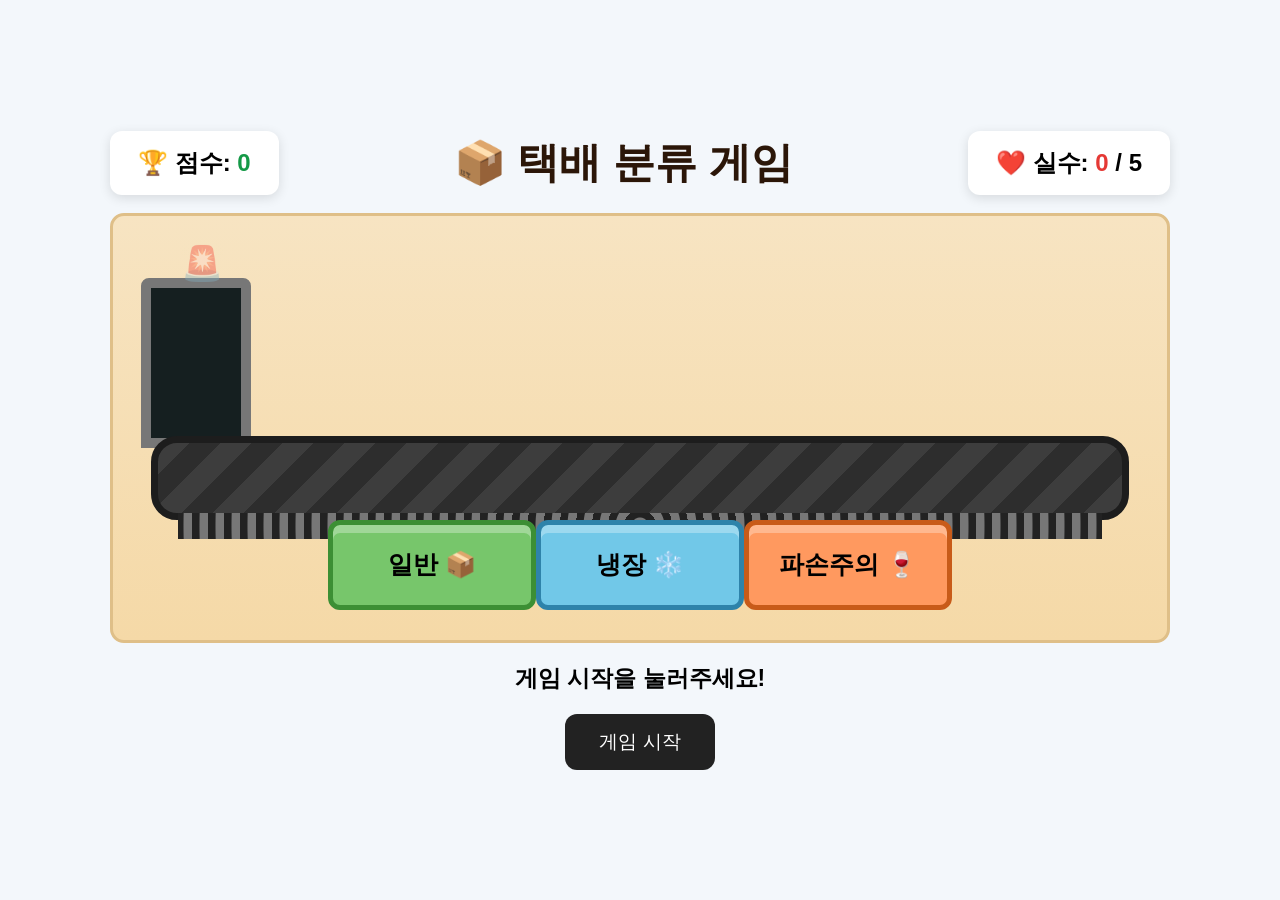
==== index.html @ e2651a2e "속도 증가/경고등/연속정답 콤보 시스템/분류함으로 떨어지는 애니메이션/게임 오버 화면 추가" ====
<!DOCTYPE html>
<html lang="ko">
<head>
  <meta charset="UTF-8" />
  <meta name="viewport" content="width=device-width, initial-scale=1.0" />
  <title>택배 분류 게임</title>
  <link rel="stylesheet" href="style.css" />
</head>
<body>
  <main class="game" id="game">
    <header class="top-bar">
      <div class="status-card">🏆 점수: <span id="score">0</span></div>
      <h1>📦 택배 분류 게임</h1>
      <div class="status-card">❤️ 실수: <span id="mistakes">0</span> / 5</div>
    </header>

    <section class="warehouse" id="warehouse">
      <div class="combo" id="combo">COMBO x2</div>
      <div class="warning" id="warning">🚨 위험! 빨리 분류하세요!</div>

      <div class="machine">
        <div class="alarm" id="alarm">🚨</div>
        <div class="door"></div>
      </div>

      <div class="conveyor">
        <div id="box" class="box">
          <div id="boxLabel" class="box-label">일반</div>
        </div>
      </div>

      <div class="bins">
        <button class="bin green" data-type="일반">일반 📦</button>
        <button class="bin blue" data-type="냉장">냉장 ❄️</button>
        <button class="bin orange" data-type="파손주의">파손주의 🍷</button>
      </div>
    </section>

    <p id="message">게임 시작을 눌러주세요!</p>
    <button id="startBtn">게임 시작</button>
  </main>

  <script src="script.js"></script>
</body>
</html>
---- style.css ----
* {
  box-sizing: border-box;
}

body {
  margin: 0;
  min-height: 100vh;
  font-family: Arial, sans-serif;
  background: #f3f7fb;
  display: flex;
  justify-content: center;
  align-items: center;
}

.game {
  width: 1100px;
  padding: 20px;
}

.top-bar {
  display: flex;
  justify-content: space-between;
  align-items: center;
  margin-bottom: 18px;
}

h1 {
  margin: 0;
  font-size: 42px;
  color: #2b1608;
}

.status-card {
  background: white;
  padding: 16px 28px;
  border-radius: 12px;
  font-size: 24px;
  font-weight: bold;
  box-shadow: 0 3px 12px rgba(0, 0, 0, 0.12);
}

#score {
  color: #159947;
}

#mistakes {
  color: #e53935;
}

.warehouse {
  position: relative;
  height: 430px;
  overflow: hidden;
  border-radius: 14px;
  background: linear-gradient(#f7e4c2, #f5d9a7);
  border: 3px solid #dfbf88;
}

.warehouse.gameover-flash {
  animation: gameoverFlash 0.18s 8;
}

.machine {
  position: absolute;
  left: 28px;
  top: 62px;
  width: 140px;
  height: 185px;
}

.alarm {
  position: absolute;
  top: -35px;
  left: 40px;
  font-size: 34px;
  z-index: 3;
  opacity: 0.4;
}

.alarm.active {
  opacity: 1;
  animation: alarmBlink 0.25s infinite;
}

.door {
  position: absolute;
  width: 110px;
  height: 170px;
  background: #151f20;
  border: 10px solid #777;
  border-radius: 8px 8px 0 0;
}

.conveyor {
  position: absolute;
  left: 38px;
  right: 38px;
  top: 220px;
  height: 84px;
  background: repeating-linear-gradient(
    135deg,
    #3d3d3d 0,
    #3d3d3d 22px,
    #2d2d2d 22px,
    #2d2d2d 44px
  );
  border: 7px solid #1d1d1d;
  border-radius: 26px;
}

.conveyor::after {
  content: "";
  position: absolute;
  left: 20px;
  right: 20px;
  bottom: -26px;
  height: 26px;
  background: repeating-radial-gradient(circle, #777 0 8px, #222 9px 16px);
}

.box {
  position: absolute;
  left: 0;
  top: -120px;
  width: 150px;
  height: 105px;
  background: #d99645;
  border: 5px solid #8a5526;
  border-radius: 10px;
  display: none;
  justify-content: center;
  align-items: center;
  transition: top 0.35s ease, transform 0.35s ease;
  z-index: 5;
}

.box::before {
  content: "📦";
  position: absolute;
  top: -24px;
  left: -14px;
  font-size: 34px;
}

.box-label {
  background: white;
  padding: 10px 22px;
  border-radius: 8px;
  font-size: 25px;
  font-weight: bold;
}

.box.drop {
  animation: boxDrop 0.55s ease forwards;
}

.bins {
  position: absolute;
  left: 215px;
  right: 215px;
  bottom: 30px;
  display: flex;
  justify-content: space-between;
}

.bin {
  width: 220px;
  height: 90px;
  border-radius: 12px;
  border: 5px solid;
  font-size: 25px;
  font-weight: bold;
  cursor: pointer;
  box-shadow: inset 0 8px 0 rgba(255,255,255,0.3);
}

.green {
  background: #77c66b;
  border-color: #3c8f34;
}

.blue {
  background: #71c8e8;
  border-color: #2e83aa;
}

.orange {
  background: #ff995f;
  border-color: #c85b19;
}

.bin.correct {
  animation: correct 0.35s;
}

.bin.wrong {
  animation: wrong 0.35s;
}

.warning {
  position: absolute;
  top: 18px;
  left: 50%;
  transform: translateX(-50%);
  background: #ff3b30;
  color: white;
  padding: 10px 24px;
  border-radius: 999px;
  font-size: 20px;
  font-weight: bold;
  display: none;
  z-index: 10;
}

.warning.show {
  display: block;
  animation: warningPulse 0.35s infinite;
}

.combo {
  position: absolute;
  top: 82px;
  left: 50%;
  transform: translateX(-50%);
  font-size: 42px;
  font-weight: 900;
  color: #ff7b00;
  text-shadow: 3px 3px white;
  display: none;
  z-index: 10;
}

.combo.show {
  display: block;
  animation: comboPop 0.65s ease;
}

#message {
  text-align: center;
  font-size: 23px;
  font-weight: bold;
  margin: 20px 0;
}

#startBtn {
  display: block;
  margin: 0 auto;
  padding: 15px 34px;
  border: none;
  border-radius: 12px;
  background: #222;
  color: white;
  font-size: 19px;
  cursor: pointer;
}

@keyframes correct {
  50% {
    transform: scale(1.14);
  }
}

@keyframes wrong {
  25% {
    transform: translateX(-10px);
  }
  50% {
    transform: translateX(10px);
  }
  75% {
    transform: translateX(-10px);
  }
}

@keyframes alarmBlink {
  50% {
    transform: scale(1.25);
    filter: brightness(1.6);
  }
}

@keyframes warningPulse {
  50% {
    transform: translateX(-50%) scale(1.08);
  }
}

@keyframes comboPop {
  0% {
    opacity: 0;
    transform: translateX(-50%) scale(0.4);
  }
  50% {
    opacity: 1;
    transform: translateX(-50%) scale(1.25);
  }
  100% {
    opacity: 0;
    transform: translateX(-50%) scale(1);
  }
}

@keyframes boxDrop {
  0% {
    transform: rotate(0deg) scale(1);
  }
  100% {
    transform: rotate(18deg) scale(0.7);
  }
}

@keyframes gameoverFlash {
  50% {
    background: #ff4d4d;
  }
}
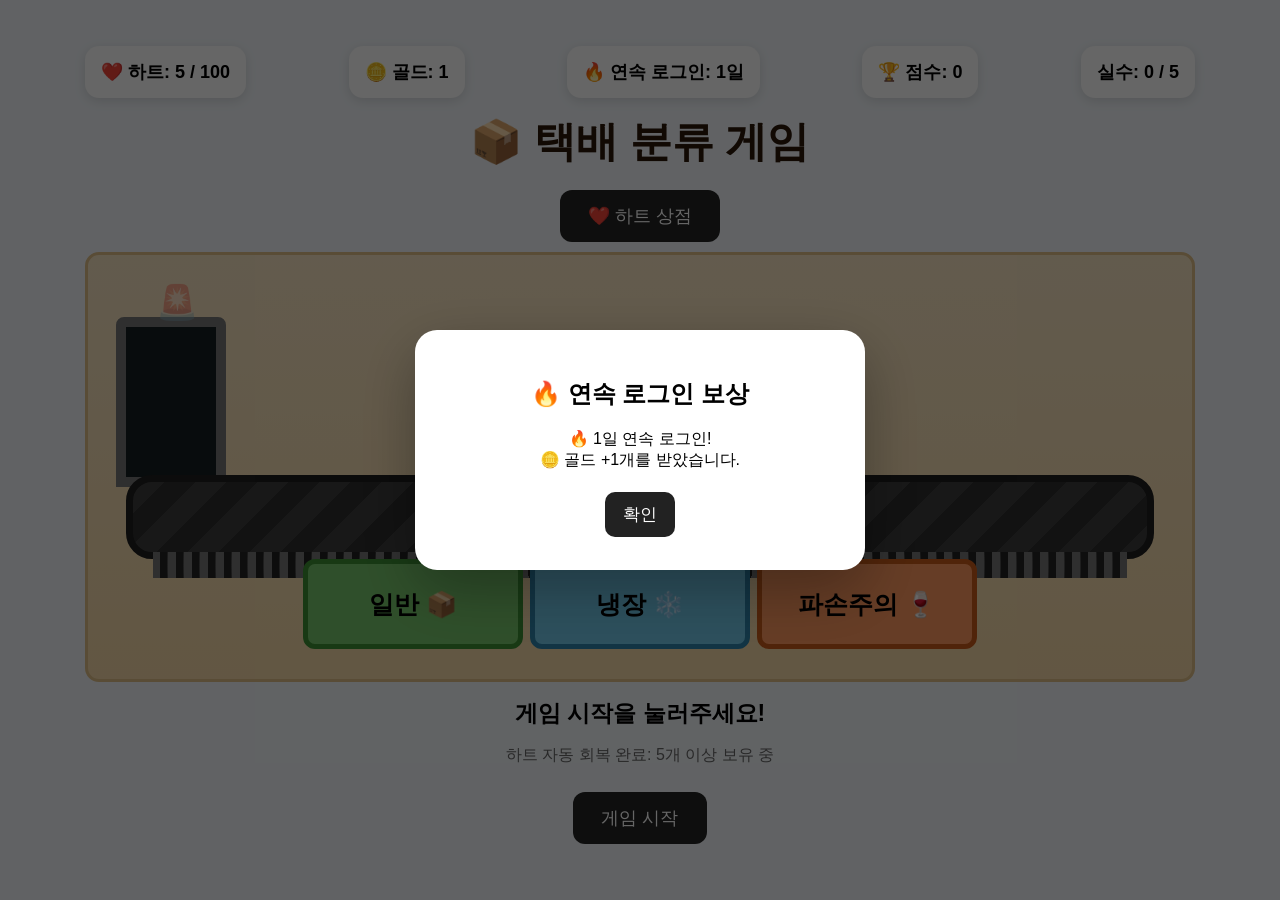
==== commit d6240690: "재플레이 동기 추가(하트/상점)" ====
--- a/index.html
+++ b/index.html
@@ -7,15 +7,22 @@
   <link rel="stylesheet" href="style.css" />
 </head>
 <body>
-  <main class="game" id="game">
+  <main class="game">
     <header class="top-bar">
+      <div class="status-card">❤️ 하트: <span id="hearts">5</span> / 100</div>
+      <div class="status-card">🪙 골드: <span id="gold">0</span></div>
+      <div class="status-card">🔥 연속 로그인: <span id="loginStreak">0</span>일</div>
       <div class="status-card">🏆 점수: <span id="score">0</span></div>
-      <h1>📦 택배 분류 게임</h1>
-      <div class="status-card">❤️ 실수: <span id="mistakes">0</span> / 5</div>
+      <div class="status-card">실수: <span id="mistakes">0</span> / 5</div>
     </header>
 
+    <h1>📦 택배 분류 게임</h1>
+
+    <button id="shopBtn">❤️ 하트 상점</button>
+
     <section class="warehouse" id="warehouse">
-      <div class="combo" id="combo">COMBO x2</div>
+      <div class="combo" id="combo">COMBO</div>
+      <div class="speed-bonus" id="speedBonus">⚡ 빠른 분류 +1점!</div>
       <div class="warning" id="warning">🚨 위험! 빨리 분류하세요!</div>
 
       <div class="machine">
@@ -37,8 +44,49 @@
     </section>
 
     <p id="message">게임 시작을 눌러주세요!</p>
+    <p id="regenText">하트 자동 회복 대기중</p>
     <button id="startBtn">게임 시작</button>
   </main>
+
+  <div id="loginRewardModal" class="modal">
+    <div class="modal-content">
+      <h2>🔥 연속 로그인 보상</h2>
+      <p id="loginRewardText"></p>
+      <button id="closeLoginRewardBtn">확인</button>
+    </div>
+  </div>
+
+  <div id="shopModal" class="modal">
+    <div class="modal-content">
+      <h2>❤️ 하트 상점</h2>
+      <p>하트 1개당 골드 5개가 필요합니다.</p>
+
+      <div class="shop-items">
+        <button class="shop-item" data-heart="1">❤️ x1<br />5골드</button>
+        <button class="shop-item" data-heart="3">❤️ x3<br />15골드</button>
+        <button class="shop-item" data-heart="5">❤️ x5<br />25골드</button>
+        <button class="shop-item" data-heart="10">❤️ x10<br />50골드</button>
+      </div>
+
+      <button id="closeShopBtn">닫기</button>
+    </div>
+  </div>
+
+  <div id="rankingModal" class="modal">
+    <div class="modal-content">
+      <h2>🏆 게임 종료</h2>
+      <p>최종 점수: <strong id="finalScore">0</strong>점</p>
+      <p id="goldRewardText"></p>
+
+      <input type="text" id="nickname" maxlength="10" placeholder="닉네임 입력" />
+
+      <button id="saveScoreBtn">점수 등록</button>
+      <button id="restartBtn">🎮 다시 플레이</button>
+
+      <h3>랭킹 TOP 10</h3>
+      <ol id="rankingList"></ol>
+    </div>
+  </div>
 
   <script src="script.js"></script>
 </body>
--- a/style.css
+++ b/style.css
@@ -13,38 +13,43 @@
 }
 
 .game {
-  width: 1100px;
+  width: 1150px;
   padding: 20px;
+  text-align: center;
 }
 
 .top-bar {
   display: flex;
   justify-content: space-between;
-  align-items: center;
-  margin-bottom: 18px;
+  gap: 8px;
+  margin-bottom: 16px;
+}
+
+.status-card {
+  background: white;
+  padding: 14px 16px;
+  border-radius: 14px;
+  font-size: 18px;
+  font-weight: bold;
+  box-shadow: 0 3px 12px rgba(0,0,0,0.12);
 }
 
 h1 {
-  margin: 0;
+  margin: 10px 0;
   font-size: 42px;
   color: #2b1608;
 }
 
-.status-card {
-  background: white;
-  padding: 16px 28px;
+#shopBtn,
+#startBtn {
+  padding: 14px 28px;
+  margin: 10px;
+  border: none;
   border-radius: 12px;
-  font-size: 24px;
-  font-weight: bold;
-  box-shadow: 0 3px 12px rgba(0, 0, 0, 0.12);
-}
-
-#score {
-  color: #159947;
-}
-
-#mistakes {
-  color: #e53935;
+  background: #222;
+  color: white;
+  font-size: 18px;
+  cursor: pointer;
 }
 
 .warehouse {
@@ -73,8 +78,8 @@
   top: -35px;
   left: 40px;
   font-size: 34px;
+  opacity: 0.4;
   z-index: 3;
-  opacity: 0.4;
 }
 
 .alarm.active {
@@ -171,7 +176,6 @@
   font-size: 25px;
   font-weight: bold;
   cursor: pointer;
-  box-shadow: inset 0 8px 0 rgba(255,255,255,0.3);
 }
 
 .green {
@@ -217,41 +221,111 @@
   animation: warningPulse 0.35s infinite;
 }
 
-.combo {
-  position: absolute;
-  top: 82px;
+.combo,
+.speed-bonus {
+  position: absolute;
   left: 50%;
   transform: translateX(-50%);
-  font-size: 42px;
   font-weight: 900;
-  color: #ff7b00;
-  text-shadow: 3px 3px white;
   display: none;
   z-index: 10;
-}
-
-.combo.show {
+  text-shadow: 3px 3px white;
+}
+
+.combo {
+  top: 82px;
+  font-size: 42px;
+  color: #ff7b00;
+}
+
+.speed-bonus {
+  top: 135px;
+  font-size: 34px;
+  color: #00a6ff;
+}
+
+.combo.show,
+.speed-bonus.show {
   display: block;
-  animation: comboPop 0.65s ease;
+  animation: popFade 0.85s ease;
 }
 
 #message {
+  font-size: 23px;
+  font-weight: bold;
+  margin: 16px 0 6px;
+}
+
+#regenText {
+  font-size: 16px;
+  color: #666;
+}
+
+.modal {
+  position: fixed;
+  inset: 0;
+  background: rgba(0,0,0,0.6);
+  display: none;
+  justify-content: center;
+  align-items: center;
+  z-index: 999;
+}
+
+.modal-content {
+  width: 450px;
+  background: white;
+  padding: 28px;
+  border-radius: 22px;
   text-align: center;
-  font-size: 23px;
-  font-weight: bold;
+  box-shadow: 0 20px 60px rgba(0,0,0,0.3);
+}
+
+.modal-content input {
+  width: 100%;
+  padding: 13px;
+  font-size: 18px;
+  margin-bottom: 12px;
+  border: 2px solid #ddd;
+  border-radius: 10px;
+}
+
+.modal-content button {
+  padding: 11px 18px;
+  margin: 5px;
+  border: none;
+  border-radius: 10px;
+  font-size: 17px;
+  cursor: pointer;
+}
+
+.shop-items {
+  display: grid;
+  grid-template-columns: repeat(2, 1fr);
+  gap: 12px;
   margin: 20px 0;
 }
 
-#startBtn {
-  display: block;
-  margin: 0 auto;
-  padding: 15px 34px;
-  border: none;
-  border-radius: 12px;
+.shop-item {
+  background: #ffe1e8;
+  border: 3px solid #ff7b9c !important;
+  font-weight: bold;
+}
+
+#saveScoreBtn {
+  background: #159947;
+  color: white;
+}
+
+#restartBtn,
+#closeShopBtn,
+#closeLoginRewardBtn {
   background: #222;
   color: white;
-  font-size: 19px;
-  cursor: pointer;
+}
+
+#rankingList {
+  text-align: left;
+  font-size: 18px;
 }
 
 @keyframes correct {
@@ -275,7 +349,6 @@
 @keyframes alarmBlink {
   50% {
     transform: scale(1.25);
-    filter: brightness(1.6);
   }
 }
 
@@ -285,12 +358,12 @@
   }
 }
 
-@keyframes comboPop {
+@keyframes popFade {
   0% {
     opacity: 0;
     transform: translateX(-50%) scale(0.4);
   }
-  50% {
+  35% {
     opacity: 1;
     transform: translateX(-50%) scale(1.25);
   }
@@ -301,9 +374,6 @@
 }
 
 @keyframes boxDrop {
-  0% {
-    transform: rotate(0deg) scale(1);
-  }
   100% {
     transform: rotate(18deg) scale(0.7);
   }
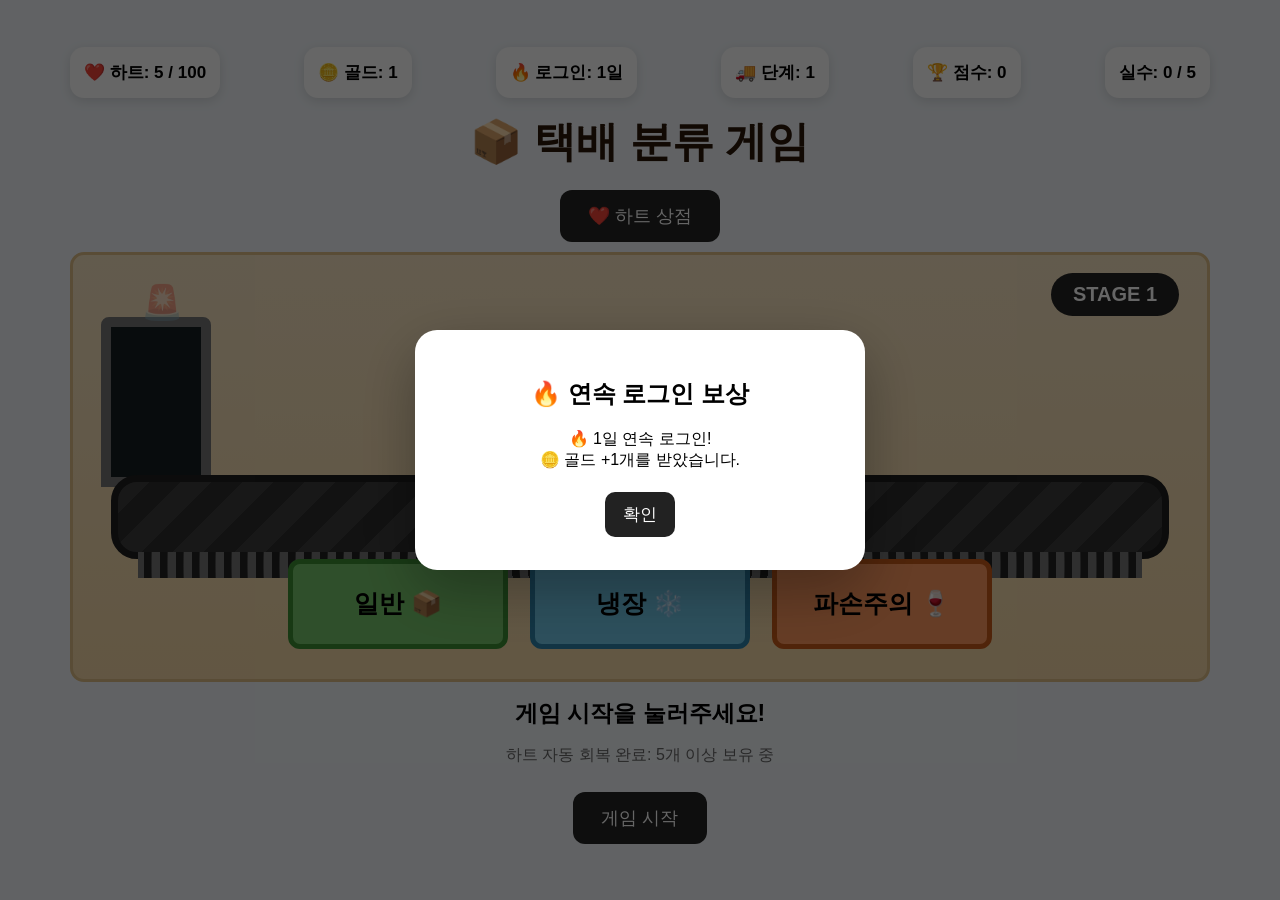
==== commit 8116cb2b: "3단계 스테이지로 구성" ====
--- a/index.html
+++ b/index.html
@@ -11,7 +11,8 @@
     <header class="top-bar">
       <div class="status-card">❤️ 하트: <span id="hearts">5</span> / 100</div>
       <div class="status-card">🪙 골드: <span id="gold">0</span></div>
-      <div class="status-card">🔥 연속 로그인: <span id="loginStreak">0</span>일</div>
+      <div class="status-card">🔥 로그인: <span id="loginStreak">0</span>일</div>
+      <div class="status-card">🚚 단계: <span id="stage">1</span></div>
       <div class="status-card">🏆 점수: <span id="score">0</span></div>
       <div class="status-card">실수: <span id="mistakes">0</span> / 5</div>
     </header>
@@ -21,6 +22,7 @@
     <button id="shopBtn">❤️ 하트 상점</button>
 
     <section class="warehouse" id="warehouse">
+      <div class="stage-banner" id="stageBanner">STAGE 1</div>
       <div class="combo" id="combo">COMBO</div>
       <div class="speed-bonus" id="speedBonus">⚡ 빠른 분류 +1점!</div>
       <div class="warning" id="warning">🚨 위험! 빨리 분류하세요!</div>
--- a/style.css
+++ b/style.css
@@ -13,7 +13,7 @@
 }
 
 .game {
-  width: 1150px;
+  width: 1180px;
   padding: 20px;
   text-align: center;
 }
@@ -27,9 +27,9 @@
 
 .status-card {
   background: white;
-  padding: 14px 16px;
+  padding: 14px 14px;
   border-radius: 14px;
-  font-size: 18px;
+  font-size: 17px;
   font-weight: bold;
   box-shadow: 0 3px 12px rgba(0,0,0,0.12);
 }
@@ -61,8 +61,33 @@
   border: 3px solid #dfbf88;
 }
 
+.warehouse.stage-2 {
+  background: linear-gradient(#ffe2b8, #ffc979);
+}
+
+.warehouse.stage-3 {
+  background: linear-gradient(#ffd1d1, #ff9b73);
+}
+
 .warehouse.gameover-flash {
   animation: gameoverFlash 0.18s 8;
+}
+
+.stage-banner {
+  position: absolute;
+  top: 18px;
+  right: 28px;
+  background: #222;
+  color: white;
+  padding: 10px 22px;
+  border-radius: 999px;
+  font-size: 20px;
+  font-weight: bold;
+  z-index: 10;
+}
+
+.stage-banner.pop {
+  animation: stagePop 0.8s ease;
 }
 
 .machine {
@@ -155,6 +180,10 @@
   font-weight: bold;
 }
 
+.box-label.blink {
+  animation: labelBlink 0.28s infinite;
+}
+
 .box.drop {
   animation: boxDrop 0.55s ease forwards;
 }
@@ -373,6 +402,24 @@
   }
 }
 
+@keyframes stagePop {
+  0% {
+    transform: scale(0.7);
+  }
+  50% {
+    transform: scale(1.25);
+  }
+  100% {
+    transform: scale(1);
+  }
+}
+
+@keyframes labelBlink {
+  50% {
+    opacity: 0.25;
+  }
+}
+
 @keyframes boxDrop {
   100% {
     transform: rotate(18deg) scale(0.7);
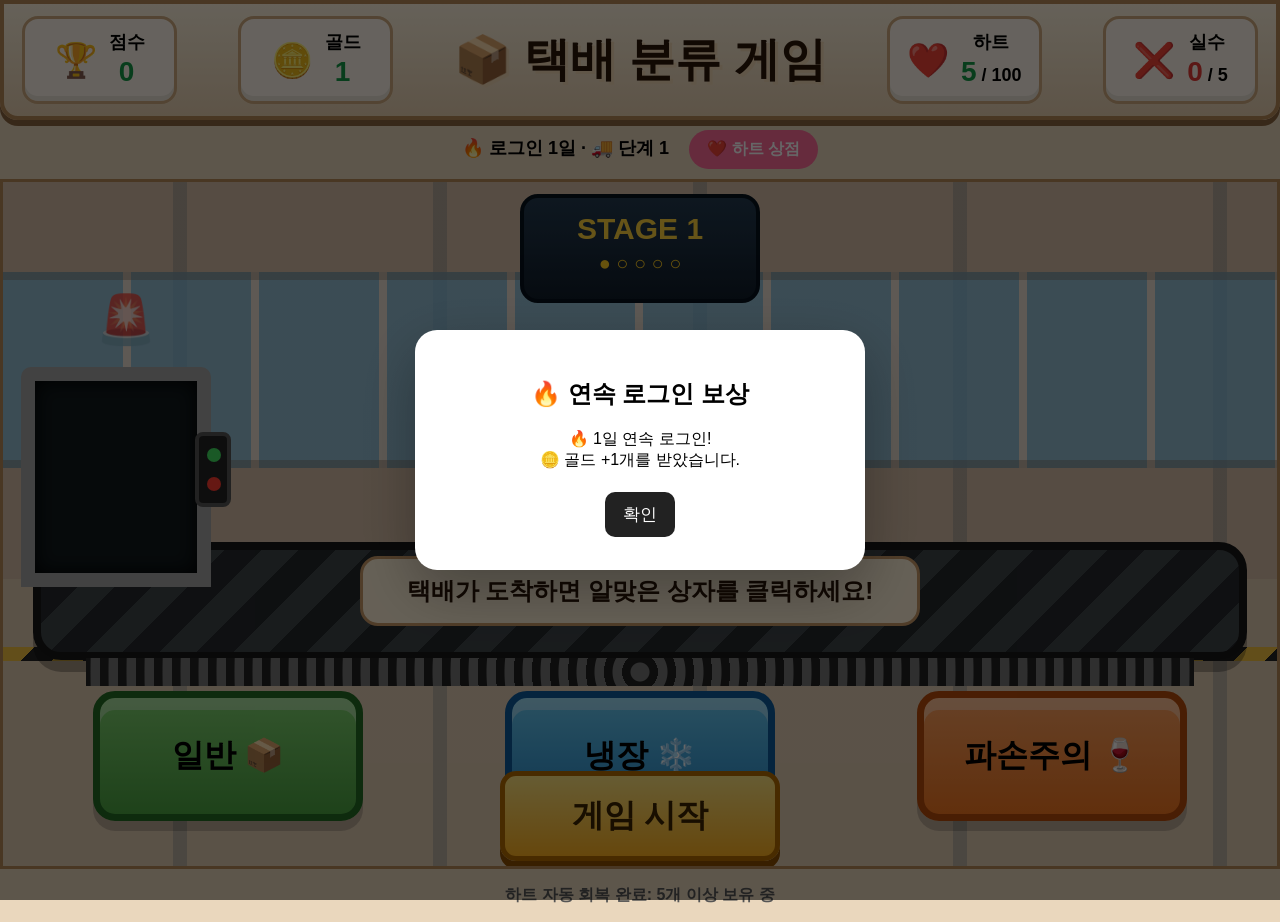
==== commit a11e5a36: "게임 UI 수정" ====
--- a/index.html
+++ b/index.html
@@ -9,17 +9,19 @@
 <body>
   <main class="game">
     <header class="top-bar">
-      <div class="status-card">❤️ 하트: <span id="hearts">5</span> / 100</div>
-      <div class="status-card">🪙 골드: <span id="gold">0</span></div>
-      <div class="status-card">🔥 로그인: <span id="loginStreak">0</span>일</div>
-      <div class="status-card">🚚 단계: <span id="stage">1</span></div>
-      <div class="status-card">🏆 점수: <span id="score">0</span></div>
-      <div class="status-card">실수: <span id="mistakes">0</span> / 5</div>
+      <div class="status-card">🏆<div>점수<br><span id="score">0</span></div></div>
+      <div class="status-card">🪙<div>골드<br><span id="gold">0</span></div></div>
+
+      <h1><span>📦</span> 택배 분류 게임</h1>
+
+      <div class="status-card">❤️<div>하트<br><span id="hearts">5</span> / 100</div></div>
+      <div class="status-card">❌<div>실수<br><span id="mistakes">0</span> / 5</div></div>
     </header>
 
-    <h1>📦 택배 분류 게임</h1>
-
-    <button id="shopBtn">❤️ 하트 상점</button>
+    <div class="sub-status">
+      🔥 로그인 <span id="loginStreak">0</span>일 · 🚚 단계 <span id="stage">1</span>
+      <button id="shopBtn">❤️ 하트 상점</button>
+    </div>
 
     <section class="warehouse" id="warehouse">
       <div class="stage-banner" id="stageBanner">STAGE 1</div>
@@ -30,6 +32,7 @@
       <div class="machine">
         <div class="alarm" id="alarm">🚨</div>
         <div class="door"></div>
+        <div class="signal"></div>
       </div>
 
       <div class="conveyor">
@@ -38,16 +41,18 @@
         </div>
       </div>
 
+      <p id="message">택배가 도착하면 알맞은 상자를 클릭하세요!</p>
+
       <div class="bins">
         <button class="bin green" data-type="일반">일반 📦</button>
         <button class="bin blue" data-type="냉장">냉장 ❄️</button>
         <button class="bin orange" data-type="파손주의">파손주의 🍷</button>
       </div>
+
+      <button id="startBtn">게임 시작</button>
     </section>
 
-    <p id="message">게임 시작을 눌러주세요!</p>
     <p id="regenText">하트 자동 회복 대기중</p>
-    <button id="startBtn">게임 시작</button>
   </main>
 
   <div id="loginRewardModal" class="modal">
@@ -62,14 +67,12 @@
     <div class="modal-content">
       <h2>❤️ 하트 상점</h2>
       <p>하트 1개당 골드 5개가 필요합니다.</p>
-
       <div class="shop-items">
-        <button class="shop-item" data-heart="1">❤️ x1<br />5골드</button>
-        <button class="shop-item" data-heart="3">❤️ x3<br />15골드</button>
-        <button class="shop-item" data-heart="5">❤️ x5<br />25골드</button>
-        <button class="shop-item" data-heart="10">❤️ x10<br />50골드</button>
+        <button class="shop-item" data-heart="1">❤️ x1<br>5골드</button>
+        <button class="shop-item" data-heart="3">❤️ x3<br>15골드</button>
+        <button class="shop-item" data-heart="5">❤️ x5<br>25골드</button>
+        <button class="shop-item" data-heart="10">❤️ x10<br>50골드</button>
       </div>
-
       <button id="closeShopBtn">닫기</button>
     </div>
   </div>
--- a/style.css
+++ b/style.css
@@ -6,84 +6,158 @@
   margin: 0;
   min-height: 100vh;
   font-family: Arial, sans-serif;
-  background: #f3f7fb;
-  display: flex;
-  justify-content: center;
-  align-items: center;
+  background: #ead7bd;
 }
 
 .game {
-  width: 1180px;
-  padding: 20px;
+  width: 100%;
+  max-width: 1280px;
+  margin: 0 auto;
   text-align: center;
 }
 
 .top-bar {
+  height: 120px;
+  padding: 14px 18px;
   display: flex;
   justify-content: space-between;
-  gap: 8px;
-  margin-bottom: 16px;
+  align-items: center;
+  background: linear-gradient(#fff4df, #ead2b2);
+  border: 4px solid #b78958;
+  border-radius: 0 0 18px 18px;
+  box-shadow: 0 6px 0 #8b653f;
+}
+
+h1 {
+  margin: 0;
+  font-size: 46px;
+  color: #2b1608;
+  text-shadow: 3px 3px 0 #f2d8b4;
 }
 
 .status-card {
-  background: white;
-  padding: 14px 14px;
-  border-radius: 14px;
-  font-size: 17px;
+  width: 155px;
+  height: 88px;
+  background: #fff7eb;
+  border: 3px solid #d0ab7f;
+  border-radius: 16px;
+  display: flex;
+  gap: 12px;
+  align-items: center;
+  justify-content: center;
+  font-size: 34px;
   font-weight: bold;
-  box-shadow: 0 3px 12px rgba(0,0,0,0.12);
-}
-
-h1 {
-  margin: 10px 0;
-  font-size: 42px;
-  color: #2b1608;
-}
-
-#shopBtn,
-#startBtn {
-  padding: 14px 28px;
-  margin: 10px;
+  box-shadow: inset 0 -5px 0 rgba(0,0,0,0.08);
+}
+
+.status-card div {
+  font-size: 18px;
+  line-height: 1.25;
+}
+
+.status-card span {
+  font-size: 28px;
+  color: #159947;
+}
+
+#mistakes {
+  color: #e53935;
+}
+
+.sub-status {
+  padding: 10px;
+  font-size: 18px;
+  font-weight: bold;
+}
+
+#shopBtn {
+  margin-left: 15px;
+  padding: 9px 18px;
   border: none;
-  border-radius: 12px;
-  background: #222;
+  border-radius: 999px;
+  background: #ff6b9a;
   color: white;
-  font-size: 18px;
+  font-size: 16px;
+  font-weight: bold;
   cursor: pointer;
 }
 
 .warehouse {
   position: relative;
-  height: 430px;
+  height: 690px;
   overflow: hidden;
-  border-radius: 14px;
-  background: linear-gradient(#f7e4c2, #f5d9a7);
-  border: 3px solid #dfbf88;
+  border: 3px solid #b78958;
+  background:
+    linear-gradient(rgba(255,255,255,.25), rgba(255,255,255,.25)),
+    repeating-linear-gradient(
+      90deg,
+      transparent 0 170px,
+      rgba(70,80,90,.35) 170px 184px,
+      transparent 184px 260px
+    ),
+    linear-gradient(#caa98a 0 58%, #d9bd9a 58% 100%);
+}
+
+.warehouse::before {
+  content: "";
+  position: absolute;
+  inset: 90px 0 auto 0;
+  height: 180px;
+  background:
+    repeating-linear-gradient(
+      90deg,
+      rgba(120,190,230,.7) 0 120px,
+      rgba(255,255,255,.5) 120px 128px
+    );
+  border-top: 8px solid rgba(120,100,80,.35);
+  border-bottom: 8px solid rgba(120,100,80,.35);
+}
+
+.warehouse::after {
+  content: "";
+  position: absolute;
+  left: 0;
+  right: 0;
+  bottom: 205px;
+  height: 14px;
+  background: repeating-linear-gradient(
+    135deg,
+    #f6c542 0 22px,
+    #222 22px 44px
+  );
+  z-index: 7;
 }
 
 .warehouse.stage-2 {
-  background: linear-gradient(#ffe2b8, #ffc979);
+  filter: saturate(1.12);
 }
 
 .warehouse.stage-3 {
-  background: linear-gradient(#ffd1d1, #ff9b73);
-}
-
-.warehouse.gameover-flash {
-  animation: gameoverFlash 0.18s 8;
+  filter: saturate(1.25) contrast(1.05);
 }
 
 .stage-banner {
   position: absolute;
-  top: 18px;
-  right: 28px;
-  background: #222;
-  color: white;
-  padding: 10px 22px;
-  border-radius: 999px;
+  top: 12px;
+  left: 50%;
+  transform: translateX(-50%);
+  width: 240px;
+  padding: 14px 20px 24px;
+  background: linear-gradient(#233a50, #111d2a);
+  color: #ffd43b;
+  border: 4px solid #06111c;
+  border-radius: 18px;
+  font-size: 30px;
+  font-weight: 900;
+  z-index: 20;
+}
+
+.stage-banner::after {
+  content: "●  ○  ○  ○  ○";
+  display: block;
+  margin-top: 6px;
   font-size: 20px;
-  font-weight: bold;
-  z-index: 10;
+  color: #ffcc22;
 }
 
 .stage-banner.pop {
@@ -92,19 +166,20 @@
 
 .machine {
   position: absolute;
-  left: 28px;
-  top: 62px;
-  width: 140px;
-  height: 185px;
+  left: 18px;
+  top: 155px;
+  width: 210px;
+  height: 250px;
+  z-index: 10;
 }
 
 .alarm {
   position: absolute;
-  top: -35px;
-  left: 40px;
-  font-size: 34px;
-  opacity: 0.4;
-  z-index: 3;
+  top: -45px;
+  left: 75px;
+  font-size: 48px;
+  opacity: 0.8;
+  z-index: 4;
 }
 
 .alarm.active {
@@ -114,54 +189,91 @@
 
 .door {
   position: absolute;
-  width: 110px;
-  height: 170px;
-  background: #151f20;
-  border: 10px solid #777;
-  border-radius: 8px 8px 0 0;
+  left: 0;
+  bottom: 0;
+  width: 190px;
+  height: 220px;
+  background: #10191c;
+  border: 14px solid #a5a5a5;
+  border-radius: 10px 10px 0 0;
+  box-shadow: inset 0 0 20px #000;
+}
+
+.signal {
+  position: absolute;
+  right: 0;
+  top: 95px;
+  width: 36px;
+  height: 75px;
+  background: #242424;
+  border: 4px solid #555;
+  border-radius: 8px;
+}
+
+.signal::before,
+.signal::after {
+  content: "";
+  position: absolute;
+  left: 8px;
+  width: 14px;
+  height: 14px;
+  border-radius: 50%;
+}
+
+.signal::before {
+  top: 12px;
+  background: #40e060;
+}
+
+.signal::after {
+  bottom: 12px;
+  background: #ff3b30;
 }
 
 .conveyor {
   position: absolute;
-  left: 38px;
-  right: 38px;
-  top: 220px;
-  height: 84px;
+  left: 30px;
+  right: 30px;
+  top: 360px;
+  height: 118px;
   background: repeating-linear-gradient(
     135deg,
-    #3d3d3d 0,
-    #3d3d3d 22px,
-    #2d2d2d 22px,
-    #2d2d2d 44px
+    #3f464a 0,
+    #3f464a 26px,
+    #25292c 26px,
+    #25292c 52px
   );
-  border: 7px solid #1d1d1d;
-  border-radius: 26px;
+  border: 8px solid #171717;
+  border-radius: 28px;
+  z-index: 8;
+  box-shadow: 0 12px 0 rgba(0,0,0,.28);
 }
 
 .conveyor::after {
   content: "";
   position: absolute;
-  left: 20px;
-  right: 20px;
-  bottom: -26px;
-  height: 26px;
-  background: repeating-radial-gradient(circle, #777 0 8px, #222 9px 16px);
+  left: 45px;
+  right: 45px;
+  bottom: -34px;
+  height: 28px;
+  background: repeating-radial-gradient(circle, #777 0 9px, #222 10px 18px);
 }
 
 .box {
   position: absolute;
   left: 0;
   top: -120px;
-  width: 150px;
-  height: 105px;
-  background: #d99645;
+  width: 180px;
+  height: 125px;
+  background: linear-gradient(#e5aa61, #c98235);
   border: 5px solid #8a5526;
-  border-radius: 10px;
+  border-radius: 12px;
   display: none;
   justify-content: center;
   align-items: center;
   transition: top 0.35s ease, transform 0.35s ease;
-  z-index: 5;
+  z-index: 12;
+  box-shadow: 8px 10px 0 rgba(0,0,0,.22);
 }
 
 .box::before {
@@ -173,11 +285,12 @@
 }
 
 .box-label {
-  background: white;
-  padding: 10px 22px;
+  background: #fff6e6;
+  padding: 12px 28px;
   border-radius: 8px;
-  font-size: 25px;
-  font-weight: bold;
+  font-size: 30px;
+  color: #0f5ec7;
+  font-weight: 900;
 }
 
 .box-label.blink {
@@ -188,38 +301,59 @@
   animation: boxDrop 0.55s ease forwards;
 }
 
+#message {
+  position: absolute;
+  left: 50%;
+  bottom: 240px;
+  transform: translateX(-50%);
+  margin: 0;
+  width: 560px;
+  padding: 16px 24px;
+  background: #fff1d8;
+  border: 3px solid #c99a68;
+  border-radius: 18px;
+  font-size: 24px;
+  font-weight: 900;
+  color: #2b1608;
+  z-index: 15;
+}
+
 .bins {
   position: absolute;
-  left: 215px;
-  right: 215px;
-  bottom: 30px;
+  left: 90px;
+  right: 90px;
+  bottom: 45px;
   display: flex;
   justify-content: space-between;
+  z-index: 12;
 }
 
 .bin {
-  width: 220px;
-  height: 90px;
-  border-radius: 12px;
-  border: 5px solid;
-  font-size: 25px;
-  font-weight: bold;
+  width: 270px;
+  height: 130px;
+  border-radius: 22px;
+  border: 7px solid;
+  font-size: 32px;
+  font-weight: 900;
   cursor: pointer;
+  box-shadow:
+    inset 0 12px 0 rgba(255,255,255,.35),
+    0 10px 0 rgba(0,0,0,.18);
 }
 
 .green {
-  background: #77c66b;
-  border-color: #3c8f34;
+  background: linear-gradient(#7fd36f, #4ca542);
+  border-color: #236b23;
 }
 
 .blue {
-  background: #71c8e8;
-  border-color: #2e83aa;
+  background: linear-gradient(#68c9f1, #2387ca);
+  border-color: #0d5a9b;
 }
 
 .orange {
-  background: #ff995f;
-  border-color: #c85b19;
+  background: linear-gradient(#ffa15f, #f47720);
+  border-color: #b84b0b;
 }
 
 .bin.correct {
@@ -230,9 +364,33 @@
   animation: wrong 0.35s;
 }
 
+#startBtn {
+  position: absolute;
+  left: 50%;
+  bottom: 5px;
+  transform: translateX(-50%);
+  width: 280px;
+  padding: 18px;
+  border: 5px solid #b56d00;
+  border-radius: 16px;
+  background: linear-gradient(#ffe680, #ffb21f);
+  color: #3b2200;
+  font-size: 32px;
+  font-weight: 900;
+  cursor: pointer;
+  z-index: 30;
+  box-shadow: 0 8px 0 #8c4e00;
+}
+
+#regenText {
+  font-size: 16px;
+  color: #555;
+  font-weight: bold;
+}
+
 .warning {
   position: absolute;
-  top: 18px;
+  top: 110px;
   left: 50%;
   transform: translateX(-50%);
   background: #ff3b30;
@@ -242,7 +400,7 @@
   font-size: 20px;
   font-weight: bold;
   display: none;
-  z-index: 10;
+  z-index: 30;
 }
 
 .warning.show {
@@ -257,18 +415,18 @@
   transform: translateX(-50%);
   font-weight: 900;
   display: none;
-  z-index: 10;
+  z-index: 35;
   text-shadow: 3px 3px white;
 }
 
 .combo {
-  top: 82px;
+  top: 145px;
   font-size: 42px;
   color: #ff7b00;
 }
 
 .speed-bonus {
-  top: 135px;
+  top: 195px;
   font-size: 34px;
   color: #00a6ff;
 }
@@ -277,17 +435,6 @@
 .speed-bonus.show {
   display: block;
   animation: popFade 0.85s ease;
-}
-
-#message {
-  font-size: 23px;
-  font-weight: bold;
-  margin: 16px 0 6px;
-}
-
-#regenText {
-  font-size: 16px;
-  color: #666;
 }
 
 .modal {
@@ -358,33 +505,21 @@
 }
 
 @keyframes correct {
-  50% {
-    transform: scale(1.14);
-  }
+  50% { transform: scale(1.14); }
 }
 
 @keyframes wrong {
-  25% {
-    transform: translateX(-10px);
-  }
-  50% {
-    transform: translateX(10px);
-  }
-  75% {
-    transform: translateX(-10px);
-  }
+  25% { transform: translateX(-10px); }
+  50% { transform: translateX(10px); }
+  75% { transform: translateX(-10px); }
 }
 
 @keyframes alarmBlink {
-  50% {
-    transform: scale(1.25);
-  }
+  50% { transform: scale(1.25); }
 }
 
 @keyframes warningPulse {
-  50% {
-    transform: translateX(-50%) scale(1.08);
-  }
+  50% { transform: translateX(-50%) scale(1.08); }
 }
 
 @keyframes popFade {
@@ -403,21 +538,13 @@
 }
 
 @keyframes stagePop {
-  0% {
-    transform: scale(0.7);
-  }
-  50% {
-    transform: scale(1.25);
-  }
-  100% {
-    transform: scale(1);
-  }
+  0% { transform: translateX(-50%) scale(0.7); }
+  50% { transform: translateX(-50%) scale(1.25); }
+  100% { transform: translateX(-50%) scale(1); }
 }
 
 @keyframes labelBlink {
-  50% {
-    opacity: 0.25;
-  }
+  50% { opacity: 0.25; }
 }
 
 @keyframes boxDrop {
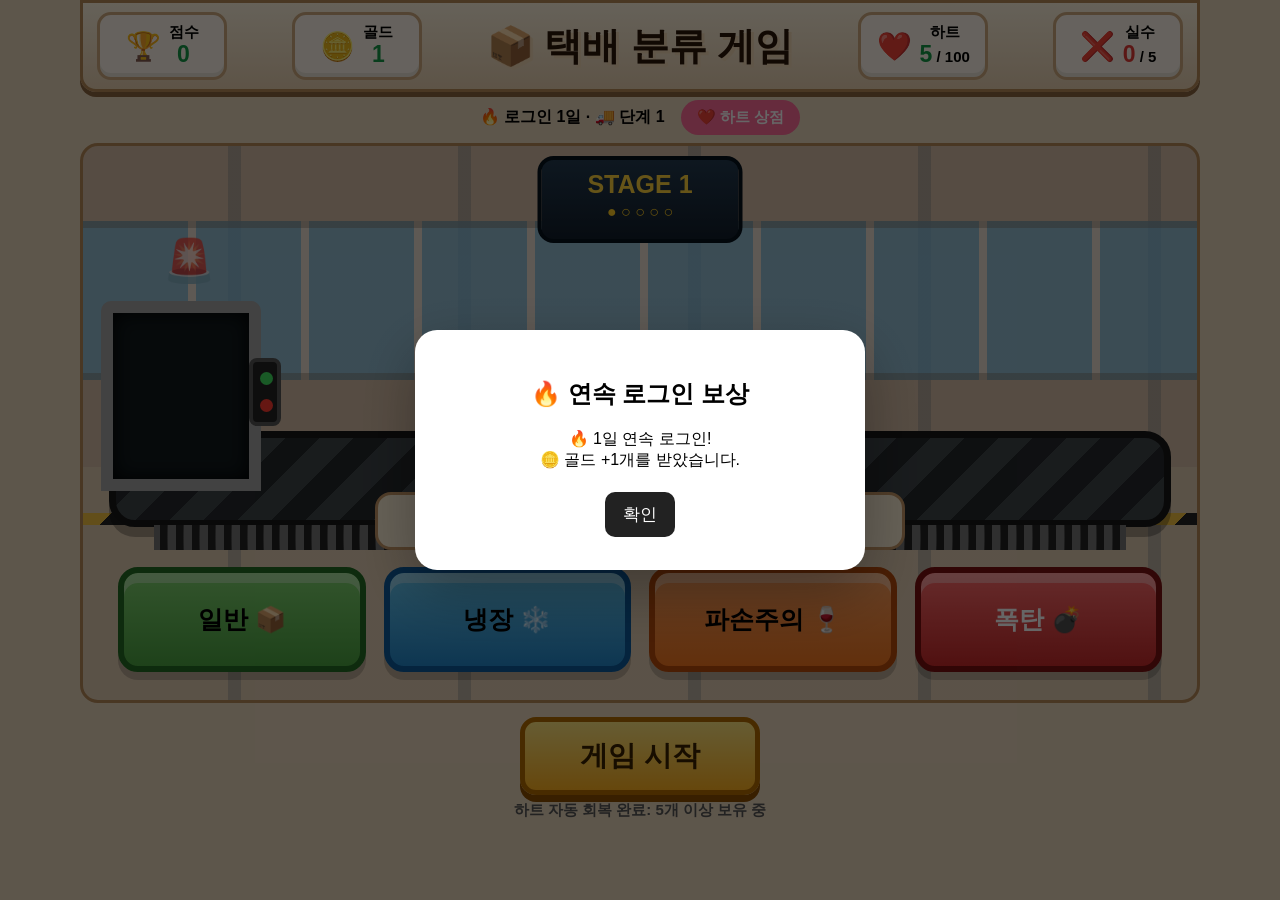
==== commit 36b75118: "UI 겹치는 부분 수정/폭탄 박스 추가" ====
--- a/index.html
+++ b/index.html
@@ -47,11 +47,11 @@
         <button class="bin green" data-type="일반">일반 📦</button>
         <button class="bin blue" data-type="냉장">냉장 ❄️</button>
         <button class="bin orange" data-type="파손주의">파손주의 🍷</button>
+        <button class="bin red" data-type="폭탄">폭탄 💣</button>
       </div>
-
-      <button id="startBtn">게임 시작</button>
     </section>
 
+    <button id="startBtn">게임 시작</button>
     <p id="regenText">하트 자동 회복 대기중</p>
   </main>
 
--- a/style.css
+++ b/style.css
@@ -11,52 +11,53 @@
 
 .game {
   width: 100%;
-  max-width: 1280px;
+  max-width: 1120px;
   margin: 0 auto;
   text-align: center;
+  padding-bottom: 20px;
 }
 
 .top-bar {
-  height: 120px;
-  padding: 14px 18px;
+  height: 92px;
+  padding: 10px 14px;
   display: flex;
   justify-content: space-between;
   align-items: center;
   background: linear-gradient(#fff4df, #ead2b2);
-  border: 4px solid #b78958;
-  border-radius: 0 0 18px 18px;
-  box-shadow: 0 6px 0 #8b653f;
+  border: 3px solid #b78958;
+  border-radius: 0 0 16px 16px;
+  box-shadow: 0 5px 0 #8b653f;
 }
 
 h1 {
   margin: 0;
-  font-size: 46px;
+  font-size: 38px;
   color: #2b1608;
   text-shadow: 3px 3px 0 #f2d8b4;
 }
 
 .status-card {
-  width: 155px;
-  height: 88px;
+  width: 130px;
+  height: 68px;
   background: #fff7eb;
   border: 3px solid #d0ab7f;
-  border-radius: 16px;
+  border-radius: 14px;
   display: flex;
-  gap: 12px;
+  gap: 8px;
   align-items: center;
   justify-content: center;
-  font-size: 34px;
+  font-size: 28px;
   font-weight: bold;
-  box-shadow: inset 0 -5px 0 rgba(0,0,0,0.08);
+  box-shadow: inset 0 -4px 0 rgba(0,0,0,0.08);
 }
 
 .status-card div {
-  font-size: 18px;
-  line-height: 1.25;
+  font-size: 15px;
+  line-height: 1.2;
 }
 
 .status-card span {
-  font-size: 28px;
+  font-size: 23px;
   color: #159947;
 }
 
@@ -65,35 +66,36 @@
 }
 
 .sub-status {
-  padding: 10px;
-  font-size: 18px;
+  padding: 8px;
+  font-size: 16px;
   font-weight: bold;
 }
 
 #shopBtn {
-  margin-left: 15px;
-  padding: 9px 18px;
+  margin-left: 12px;
+  padding: 8px 16px;
   border: none;
   border-radius: 999px;
   background: #ff6b9a;
   color: white;
-  font-size: 16px;
+  font-size: 15px;
   font-weight: bold;
   cursor: pointer;
 }
 
 .warehouse {
   position: relative;
-  height: 690px;
+  height: 560px;
   overflow: hidden;
   border: 3px solid #b78958;
+  border-radius: 18px;
   background:
     linear-gradient(rgba(255,255,255,.25), rgba(255,255,255,.25)),
     repeating-linear-gradient(
       90deg,
-      transparent 0 170px,
-      rgba(70,80,90,.35) 170px 184px,
-      transparent 184px 260px
+      transparent 0 145px,
+      rgba(70,80,90,.35) 145px 158px,
+      transparent 158px 230px
     ),
     linear-gradient(#caa98a 0 58%, #d9bd9a 58% 100%);
 }
@@ -101,16 +103,16 @@
 .warehouse::before {
   content: "";
   position: absolute;
-  inset: 90px 0 auto 0;
-  height: 180px;
+  inset: 75px 0 auto 0;
+  height: 145px;
   background:
     repeating-linear-gradient(
       90deg,
-      rgba(120,190,230,.7) 0 120px,
-      rgba(255,255,255,.5) 120px 128px
+      rgba(120,190,230,.7) 0 105px,
+      rgba(255,255,255,.5) 105px 113px
     );
-  border-top: 8px solid rgba(120,100,80,.35);
-  border-bottom: 8px solid rgba(120,100,80,.35);
+  border-top: 7px solid rgba(120,100,80,.35);
+  border-bottom: 7px solid rgba(120,100,80,.35);
 }
 
 .warehouse::after {
@@ -118,12 +120,12 @@
   position: absolute;
   left: 0;
   right: 0;
-  bottom: 205px;
-  height: 14px;
+  bottom: 175px;
+  height: 12px;
   background: repeating-linear-gradient(
     135deg,
-    #f6c542 0 22px,
-    #222 22px 44px
+    #f6c542 0 20px,
+    #222 20px 40px
   );
   z-index: 7;
 }
@@ -136,18 +138,22 @@
   filter: saturate(1.25) contrast(1.05);
 }
 
+.warehouse.gameover-flash {
+  animation: gameoverFlash 0.18s 8;
+}
+
 .stage-banner {
   position: absolute;
-  top: 12px;
+  top: 10px;
   left: 50%;
   transform: translateX(-50%);
-  width: 240px;
-  padding: 14px 20px 24px;
+  width: 205px;
+  padding: 10px 18px 18px;
   background: linear-gradient(#233a50, #111d2a);
   color: #ffd43b;
   border: 4px solid #06111c;
-  border-radius: 18px;
-  font-size: 30px;
+  border-radius: 16px;
+  font-size: 25px;
   font-weight: 900;
   z-index: 20;
 }
@@ -155,8 +161,8 @@
 .stage-banner::after {
   content: "●  ○  ○  ○  ○";
   display: block;
-  margin-top: 6px;
-  font-size: 20px;
+  margin-top: 4px;
+  font-size: 16px;
   color: #ffcc22;
 }
 
@@ -167,17 +173,17 @@
 .machine {
   position: absolute;
   left: 18px;
-  top: 155px;
-  width: 210px;
-  height: 250px;
+  top: 130px;
+  width: 180px;
+  height: 215px;
   z-index: 10;
 }
 
 .alarm {
   position: absolute;
-  top: -45px;
-  left: 75px;
-  font-size: 48px;
+  top: -40px;
+  left: 62px;
+  font-size: 42px;
   opacity: 0.8;
   z-index: 4;
 }
@@ -191,10 +197,10 @@
   position: absolute;
   left: 0;
   bottom: 0;
-  width: 190px;
-  height: 220px;
+  width: 160px;
+  height: 190px;
   background: #10191c;
-  border: 14px solid #a5a5a5;
+  border: 12px solid #a5a5a5;
   border-radius: 10px 10px 0 0;
   box-shadow: inset 0 0 20px #000;
 }
@@ -202,9 +208,9 @@
 .signal {
   position: absolute;
   right: 0;
-  top: 95px;
-  width: 36px;
-  height: 75px;
+  top: 82px;
+  width: 32px;
+  height: 68px;
   background: #242424;
   border: 4px solid #555;
   border-radius: 8px;
@@ -214,57 +220,57 @@
 .signal::after {
   content: "";
   position: absolute;
-  left: 8px;
-  width: 14px;
-  height: 14px;
+  left: 7px;
+  width: 13px;
+  height: 13px;
   border-radius: 50%;
 }
 
 .signal::before {
-  top: 12px;
+  top: 10px;
   background: #40e060;
 }
 
 .signal::after {
-  bottom: 12px;
+  bottom: 10px;
   background: #ff3b30;
 }
 
 .conveyor {
   position: absolute;
-  left: 30px;
-  right: 30px;
-  top: 360px;
-  height: 118px;
+  left: 26px;
+  right: 26px;
+  top: 285px;
+  height: 96px;
   background: repeating-linear-gradient(
     135deg,
     #3f464a 0,
-    #3f464a 26px,
-    #25292c 26px,
-    #25292c 52px
+    #3f464a 24px,
+    #25292c 24px,
+    #25292c 48px
   );
-  border: 8px solid #171717;
-  border-radius: 28px;
+  border: 7px solid #171717;
+  border-radius: 26px;
   z-index: 8;
-  box-shadow: 0 12px 0 rgba(0,0,0,.28);
+  box-shadow: 0 10px 0 rgba(0,0,0,.28);
 }
 
 .conveyor::after {
   content: "";
   position: absolute;
-  left: 45px;
-  right: 45px;
-  bottom: -34px;
-  height: 28px;
-  background: repeating-radial-gradient(circle, #777 0 9px, #222 10px 18px);
+  left: 38px;
+  right: 38px;
+  bottom: -30px;
+  height: 25px;
+  background: repeating-radial-gradient(circle, #777 0 8px, #222 9px 16px);
 }
 
 .box {
   position: absolute;
   left: 0;
-  top: -120px;
-  width: 180px;
-  height: 125px;
+  top: -112px;
+  width: 160px;
+  height: 112px;
   background: linear-gradient(#e5aa61, #c98235);
   border: 5px solid #8a5526;
   border-radius: 12px;
@@ -281,18 +287,31 @@
   position: absolute;
   top: -24px;
   left: -14px;
-  font-size: 34px;
+  font-size: 32px;
+}
+
+.box.bomb-box {
+  background: linear-gradient(#4b4b4b, #1f1f1f);
+  border-color: #111;
+}
+
+.box.bomb-box::before {
+  content: "💣";
 }
 
 .box-label {
   background: #fff6e6;
-  padding: 12px 28px;
+  padding: 10px 22px;
   border-radius: 8px;
-  font-size: 30px;
+  font-size: 26px;
   color: #0f5ec7;
   font-weight: 900;
 }
 
+.box.bomb-box .box-label {
+  color: #d40000;
+}
+
 .box-label.blink {
   animation: labelBlink 0.28s infinite;
 }
@@ -304,15 +323,15 @@
 #message {
   position: absolute;
   left: 50%;
-  bottom: 240px;
+  bottom: 150px;
   transform: translateX(-50%);
   margin: 0;
-  width: 560px;
-  padding: 16px 24px;
+  width: 530px;
+  padding: 12px 20px;
   background: #fff1d8;
   border: 3px solid #c99a68;
-  border-radius: 18px;
-  font-size: 24px;
+  border-radius: 16px;
+  font-size: 21px;
   font-weight: 900;
   color: #2b1608;
   z-index: 15;
@@ -320,25 +339,25 @@
 
 .bins {
   position: absolute;
-  left: 90px;
-  right: 90px;
-  bottom: 45px;
-  display: flex;
-  justify-content: space-between;
+  left: 35px;
+  right: 35px;
+  bottom: 28px;
+  display: grid;
+  grid-template-columns: repeat(4, 1fr);
+  gap: 18px;
   z-index: 12;
 }
 
 .bin {
-  width: 270px;
-  height: 130px;
-  border-radius: 22px;
-  border: 7px solid;
-  font-size: 32px;
+  height: 105px;
+  border-radius: 20px;
+  border: 6px solid;
+  font-size: 25px;
   font-weight: 900;
   cursor: pointer;
   box-shadow:
-    inset 0 12px 0 rgba(255,255,255,.35),
-    0 10px 0 rgba(0,0,0,.18);
+    inset 0 10px 0 rgba(255,255,255,.35),
+    0 8px 0 rgba(0,0,0,.18);
 }
 
 .green {
@@ -356,6 +375,12 @@
   border-color: #b84b0b;
 }
 
+.red {
+  background: linear-gradient(#ff6b6b, #c92a2a);
+  border-color: #7a1111;
+  color: white;
+}
+
 .bin.correct {
   animation: correct 0.35s;
 }
@@ -365,39 +390,37 @@
 }
 
 #startBtn {
-  position: absolute;
-  left: 50%;
-  bottom: 5px;
-  transform: translateX(-50%);
-  width: 280px;
-  padding: 18px;
+  display: block;
+  margin: 14px auto 6px;
+  width: 240px;
+  padding: 15px;
   border: 5px solid #b56d00;
   border-radius: 16px;
   background: linear-gradient(#ffe680, #ffb21f);
   color: #3b2200;
-  font-size: 32px;
+  font-size: 28px;
   font-weight: 900;
   cursor: pointer;
-  z-index: 30;
-  box-shadow: 0 8px 0 #8c4e00;
+  box-shadow: 0 7px 0 #8c4e00;
 }
 
 #regenText {
-  font-size: 16px;
+  font-size: 15px;
   color: #555;
   font-weight: bold;
+  margin: 6px 0 0;
 }
 
 .warning {
   position: absolute;
-  top: 110px;
+  top: 95px;
   left: 50%;
   transform: translateX(-50%);
   background: #ff3b30;
   color: white;
-  padding: 10px 24px;
+  padding: 9px 22px;
   border-radius: 999px;
-  font-size: 20px;
+  font-size: 18px;
   font-weight: bold;
   display: none;
   z-index: 30;
@@ -420,14 +443,14 @@
 }
 
 .combo {
-  top: 145px;
-  font-size: 42px;
+  top: 130px;
+  font-size: 38px;
   color: #ff7b00;
 }
 
 .speed-bonus {
-  top: 195px;
-  font-size: 34px;
+  top: 175px;
+  font-size: 30px;
   color: #00a6ff;
 }
 
